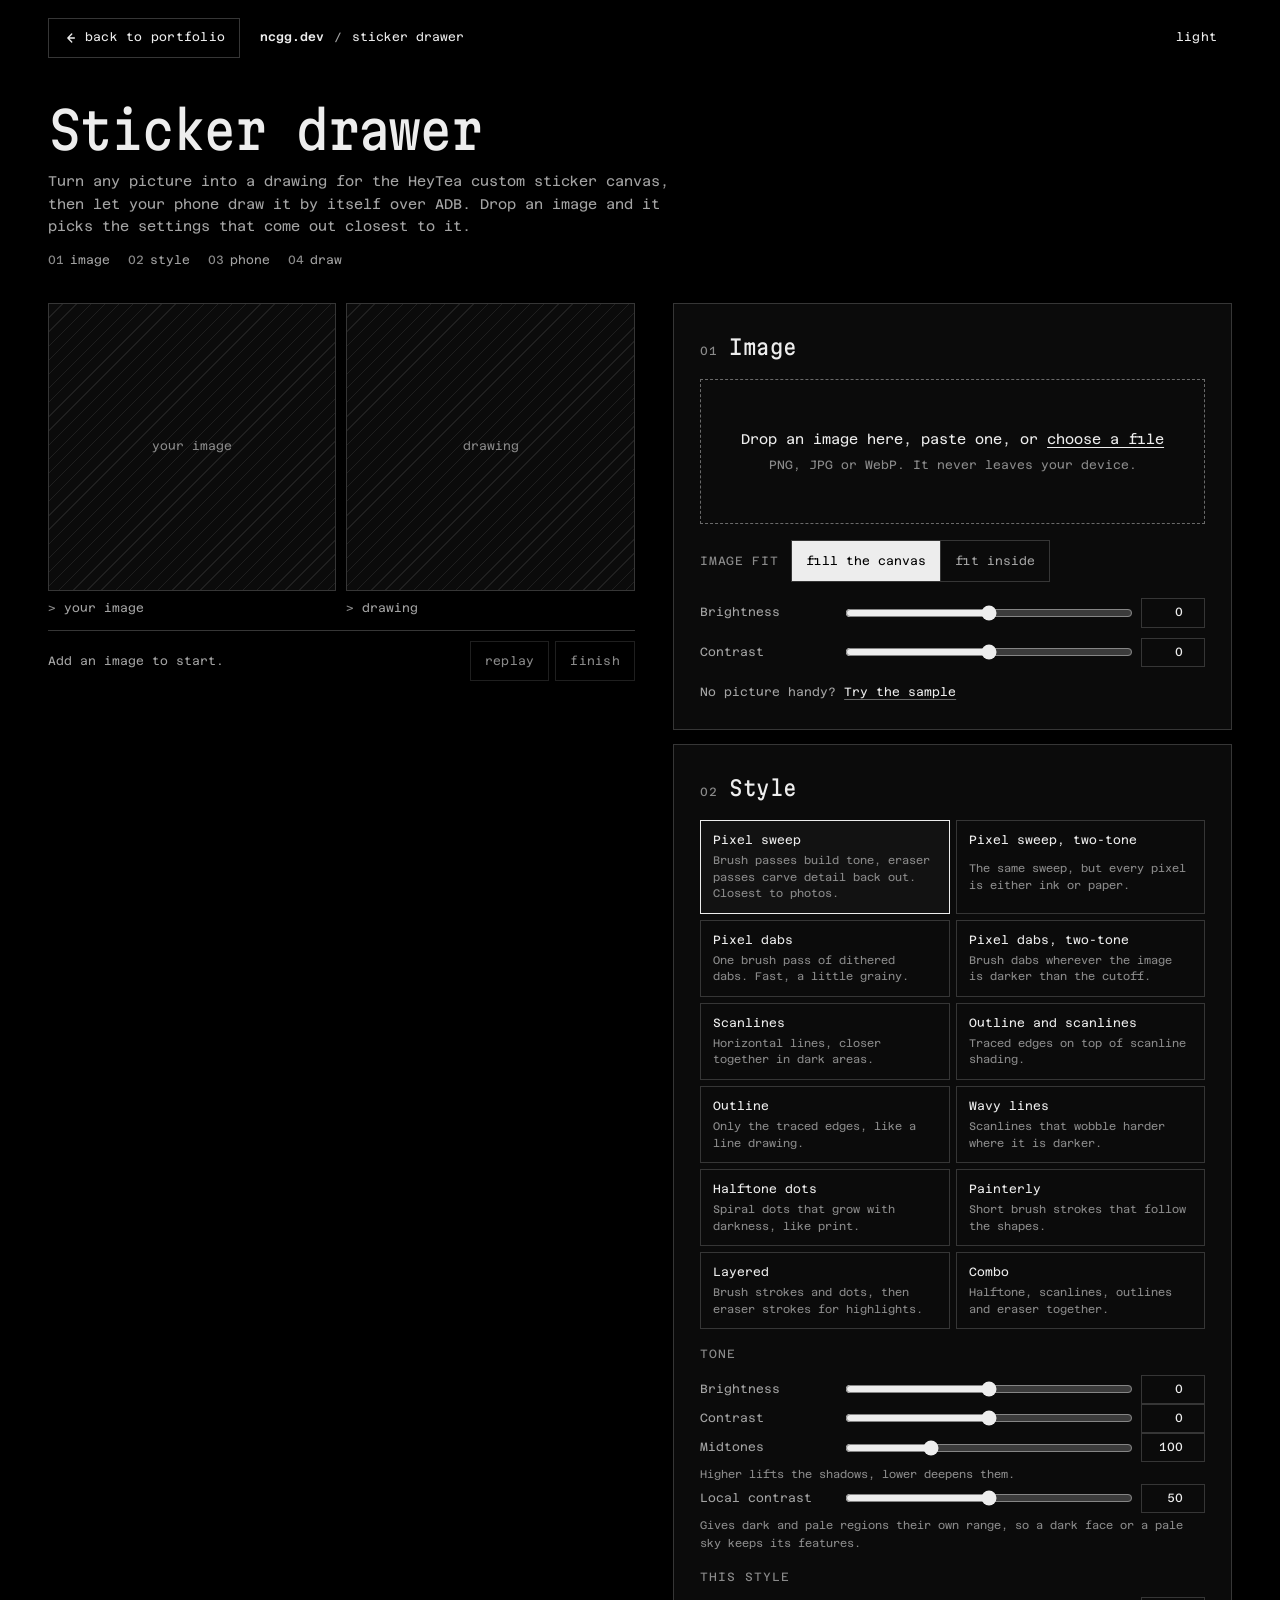
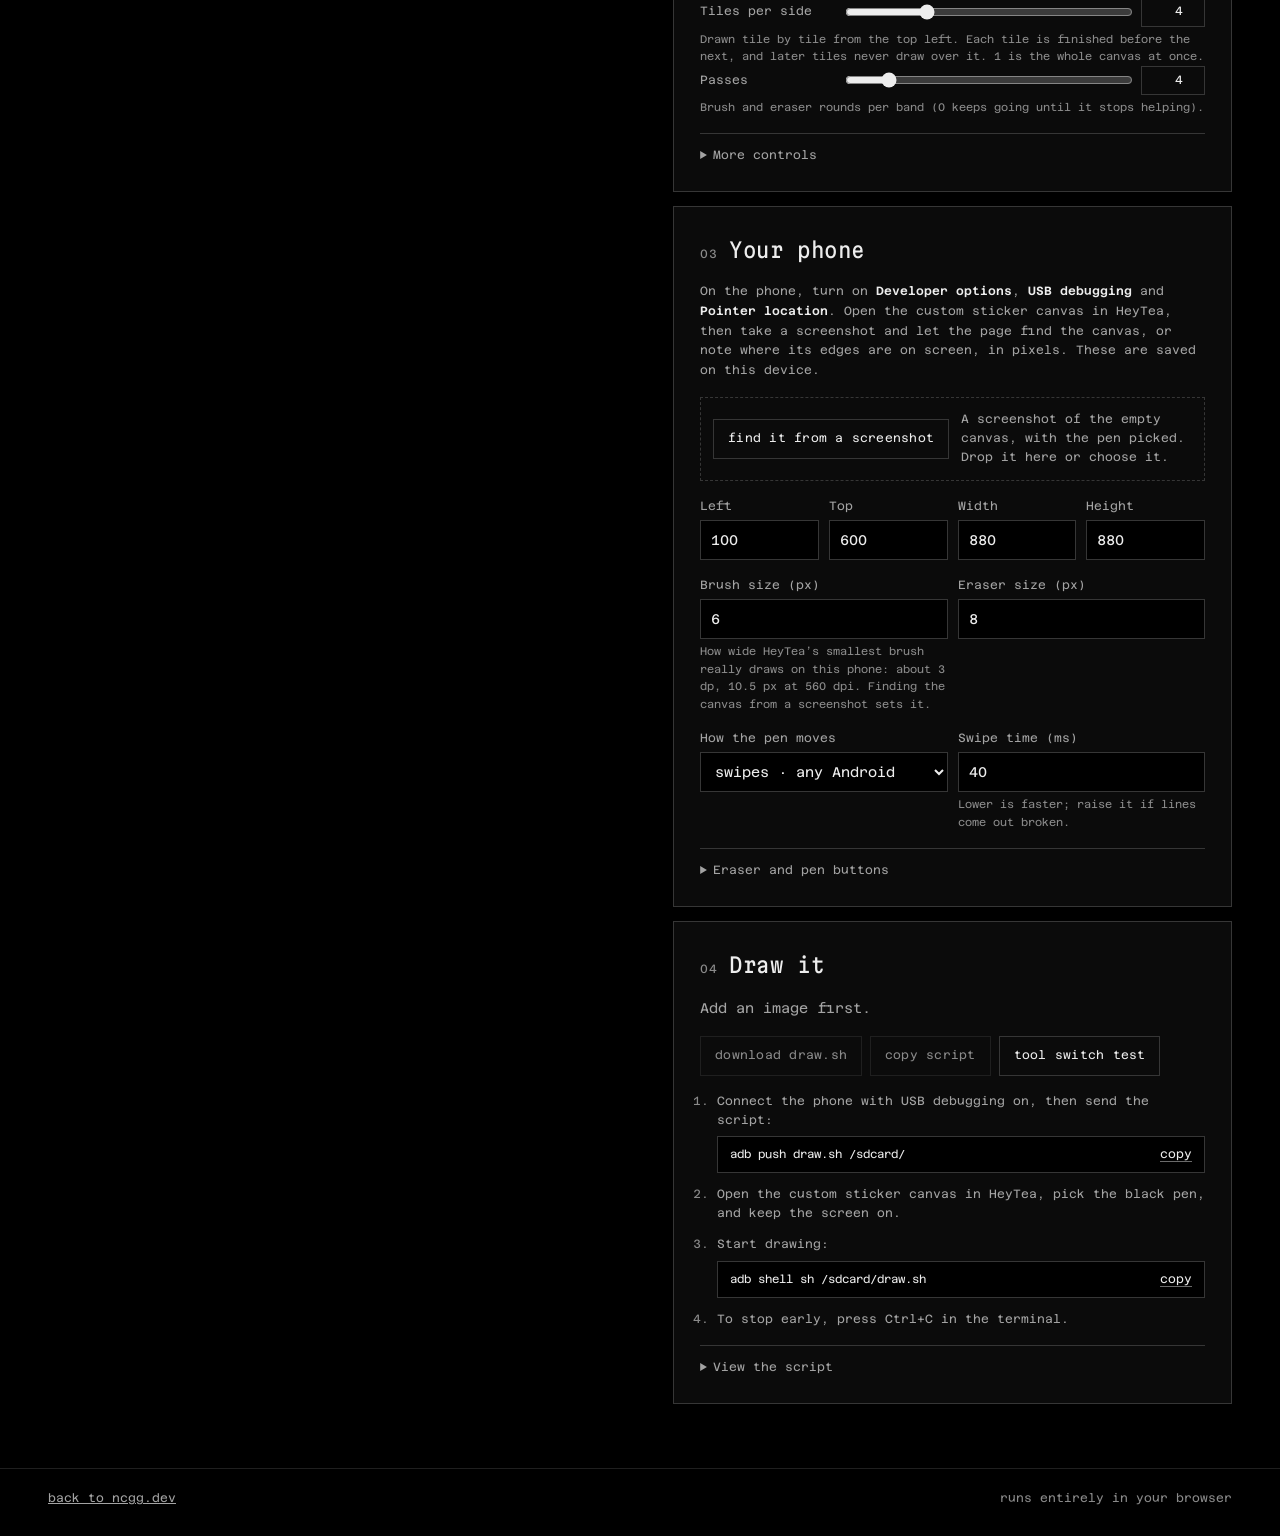
==== sticker/index.html @ e340200b "Plan for the brush width HeyTea really draws: 3 dp, not 6 px A drawing came out heavy and blobby: on" ====
<!doctype html>
<html lang="en">
<head>
  <meta charset="utf-8">
  <meta name="viewport" content="width=device-width, initial-scale=1, viewport-fit=cover">
  <title>Sticker drawer · ncgg.dev</title>
  <meta name="description" content="Turn a picture into a drawing for the HeyTea custom sticker canvas, then let your phone draw it over ADB.">
  <meta name="theme-color" content="#000000">
  <meta name="color-scheme" content="dark light">
  <meta property="og:title" content="Sticker drawer">
  <meta property="og:description" content="Turn a picture into a HeyTea sticker your phone draws by itself.">
  <link rel="icon" href="../favicon.svg" type="image/svg+xml">
  <link rel="preconnect" href="https://fonts.googleapis.com">
  <link rel="preconnect" href="https://fonts.gstatic.com" crossorigin>
  <link rel="stylesheet" href="https://fonts.googleapis.com/css2?family=Azeret+Mono:wght@300..700&family=Martian+Mono:wdth,wght@75..112.5,100..800&display=swap">
  <link rel="stylesheet" href="sticker.css?v=9">
  <script>
    try { if (localStorage.getItem('ncgg:theme') === 'light') document.documentElement.setAttribute('data-theme', 'light'); } catch (e) {}
  </script>
</head>
<body>
  <header class="top">
    <a class="btn top__back" href="../#work">
      <svg viewBox="0 0 16 16" aria-hidden="true"><path d="M10 3.5 5.5 8l4.5 4.5M6 8h7"/></svg><span>back to portfolio</span>
    </a>
    <a class="top__home" href="../">ncgg.dev</a>
    <span class="top__crumb" aria-hidden="true">/</span>
    <span class="top__name">sticker drawer</span>
    <button class="btn btn--ghost top__theme" type="button" data-theme-toggle aria-label="Switch colour theme"><span data-theme-label>light</span></button>
  </header>

  <main class="app">
    <section class="intro">
      <h1>Sticker drawer</h1>
      <p>Turn any picture into a drawing for the HeyTea custom sticker canvas, then let your phone draw it by itself over ADB. Drop an image and it picks the settings that come out closest to it.</p>
      <ol class="crumbs" aria-label="Steps">
        <li><a href="#step-image"><span>01</span>image</a></li>
        <li><a href="#step-style"><span>02</span>style</a></li>
        <li><a href="#step-phone"><span>03</span>phone</a></li>
        <li><a href="#step-draw"><span>04</span>draw</a></li>
      </ol>
    </section>

    <div class="layout">
      <aside class="stage" aria-label="Preview">
        <div class="stage__pair">
          <figure class="view">
            <div class="paper" data-shape>
              <canvas id="src-view" width="880" height="880" role="img" aria-label="Your image, fitted to the sticker canvas"></canvas>
              <div class="paper__empty" data-empty>your image</div>
            </div>
            <figcaption>
              <span id="src-label">your image</span>
              <button class="link" type="button" id="toggle-adjusted" hidden>show adjusted</button>
            </figcaption>
          </figure>
          <figure class="view">
            <div class="paper" data-shape>
              <canvas id="draw-view" width="880" height="880" role="img" aria-label="Preview of the drawing on the sticker canvas"></canvas>
              <span class="pen" id="pen" hidden></span>
              <div class="paper__busy" id="busy" hidden><span class="busy__bar"><i id="busy-bar"></i></span><span id="busy-text">finding the closest settings</span></div>
              <div class="paper__empty" data-empty>drawing</div>
            </div>
            <figcaption><span>drawing</span><span class="match" id="match"></span></figcaption>
          </figure>
        </div>
        <div class="stage__bar">
          <span class="stats" id="stats" aria-live="polite">Add an image to start.</span>
          <span class="stage__btns">
            <button class="btn" type="button" id="replay" disabled>replay</button>
            <button class="btn" type="button" id="finish" disabled>finish</button>
          </span>
        </div>
      </aside>

      <div class="flow">
        <section class="step" id="step-image" aria-labelledby="h-image">
          <h2 id="h-image"><span>01</span>Image</h2>
          <label class="drop" id="drop">
            <input type="file" id="file" accept="image/*">
            <span class="drop__main">Drop an image here, paste one, or <u>choose a file</u></span>
            <span class="drop__sub">PNG, JPG or WebP. It never leaves your device.</span>
          </label>
          <div class="loaded" id="loaded" hidden>
            <span class="loaded__thumb" id="thumb" aria-hidden="true"></span>
            <span class="loaded__name" id="file-name"></span>
            <label class="btn" for="file">change</label>
          </div>
          <div class="fitrow">
            <span class="fitrow__k" id="fit-label">image fit</span>
            <div class="looks" role="group" aria-labelledby="fit-label">
              <button class="look" type="button" data-fit="cover" aria-pressed="true"><span>fill the canvas</span></button>
              <button class="look" type="button" data-fit="contain" aria-pressed="false"><span>fit inside</span></button>
            </div>
          </div>
          <div class="group quicktone" id="quick-tone" role="group" aria-label="Brightness and contrast"></div>
          <p class="hint">No picture handy? <button class="link" type="button" id="sample">Try the sample</button></p>
        </section>

        <section class="step" id="step-style" aria-labelledby="h-style">
          <h2 id="h-style"><span>02</span>Style</h2>
          <div class="auto" id="auto" hidden>
            <p class="auto__line"><span class="auto__k">auto-matched</span> <strong id="auto-style"></strong> <span id="auto-match"></span></p>
            <p class="hint">Pixel sweep was drawn over and over with different cut-offs and tones and compared with your image; these settings came out closest. Change anything below to taste.</p>
            <button class="btn" type="button" id="rematch">match again</button>
          </div>
          <fieldset class="styles">
            <legend class="sr-only">Drawing style</legend>
            <div id="style-list"></div>
          </fieldset>
          <div class="group">
            <h3>Tone</h3>
            <div id="tone"></div>
          </div>
          <div class="group" id="style-group">
            <h3>This style</h3>
            <div id="style-controls"></div>
          </div>
          <details class="more">
            <summary>More controls</summary>
            <div id="more-controls"></div>
          </details>
        </section>

        <section class="step" id="step-phone" aria-labelledby="h-phone">
          <h2 id="h-phone"><span>03</span>Your phone</h2>
          <p class="hint">On the phone, turn on <b>Developer options</b>, <b>USB debugging</b> and <b>Pointer location</b>. Open the custom sticker canvas in HeyTea, then take a screenshot and let the page find the canvas, or note where its edges are on screen, in pixels. These are saved on this device.</p>
          <div class="finder" id="finder">
            <input type="file" id="shot" accept="image/*" hidden>
            <label class="btn" for="shot">find it from a screenshot</label>
            <span class="finder__note" id="shot-note">A screenshot of the empty canvas, with the pen picked. Drop it here or choose it.</span>
            <canvas class="finder__view" id="shot-view" width="1" height="1" hidden aria-label="The screenshot, with the canvas that was found outlined"></canvas>
          </div>
          <div class="fields fields--4" id="canvas-fields"></div>
          <div class="fields fields--2" id="tool-size-fields"></div>
          <div class="fields fields--2" id="method-fields"></div>
          <details class="more" id="tools-more">
            <summary>Eraser and pen buttons <span class="more__note" id="eraser-note"></span></summary>
            <p class="hint">Where the eraser and pen buttons are, so the script can switch tools by itself. Leave them at 0 to switch by hand when the script asks.</p>
            <div class="fields fields--4" id="tool-fields"></div>
            <div class="fields fields--2" id="tool-extra"></div>
          </details>
          <details class="more" id="fast-more" hidden>
            <summary>Fast mode: raw touch device</summary>
            <p class="hint">From <code>adb shell getevent -lp</code>: the touchscreen device and its maximum X and Y.</p>
            <div class="fields fields--3" id="fast-fields"></div>
          </details>
        </section>

        <section class="step" id="step-draw" aria-labelledby="h-draw">
          <h2 id="h-draw"><span>04</span>Draw it</h2>
          <p class="summary" id="summary">Add an image first.</p>
          <p class="warn" id="eraser-warn" hidden>This drawing switches to the eraser, but the eraser and pen buttons aren't set, so the script will stop at every switch and wait for you to tap them. Find them from a screenshot in step 03, or enter them under "Eraser and pen buttons".</p>
          <div class="actions">
            <button class="btn btn--primary" type="button" id="download" disabled>download draw.sh</button>
            <button class="btn" type="button" id="copy" disabled>copy script</button>
            <button class="btn" type="button" id="test">tool switch test</button>
          </div>
          <ol class="howto">
            <li>Connect the phone with USB debugging on, then send the script:
              <div class="cmd"><code>adb push draw.sh /sdcard/</code><button class="link" type="button" data-copy-cmd>copy</button></div></li>
            <li>Open the custom sticker canvas in HeyTea, pick the black pen, and keep the screen on.</li>
            <li>Start drawing:
              <div class="cmd"><code>adb shell sh /sdcard/draw.sh</code><button class="link" type="button" data-copy-cmd>copy</button></div></li>
            <li>To stop early, press Ctrl+C in the terminal.</li>
          </ol>
          <details class="more">
            <summary>View the script</summary>
            <textarea id="script" readonly spellcheck="false" aria-label="Generated script"></textarea>
          </details>
        </section>
      </div>
    </div>
  </main>

  <footer class="foot">
    <a href="../#work">back to ncgg.dev</a>
    <span>runs entirely in your browser</span>
  </footer>

  <script src="engine.js?v=39"></script>
  <script src="app.js?v=21"></script>
</body>
</html>
---- sticker/sticker.css ----
/* Sticker drawer: a tool page on ncgg.dev. Same tokens and type as the portfolio. */

/* look switch inside the auto-match banner */
.looks { display: inline-flex; border: 1px solid var(--line-2); }
.look {
  display: inline-flex; align-items: center; gap: 10px; min-height: 40px; padding: 0 14px;
  border: 0; background: transparent; color: var(--fg-2); font: inherit; font-size: 0.75rem; cursor: pointer;
}
.look + .look { border-left: 1px solid var(--line-2); }
.look i { font-style: normal; color: var(--fg-3); font-variant-numeric: tabular-nums; }
.look[aria-pressed="true"] { background: var(--fg); color: var(--bg); }
.look[aria-pressed="true"] i { color: var(--bg); opacity: 0.7; }
.look:hover:not([aria-pressed="true"]) { color: var(--fg); }
.look[hidden] { display: none; }
.fitrow { display: flex; align-items: center; gap: 12px; flex-wrap: wrap; }
.quicktone { gap: 6px; }
.finder { display: grid; grid-template-columns: auto minmax(0, 1fr); align-items: center; gap: 8px 12px; padding: 12px; border: 1px dashed var(--line-2); }
.finder.is-over { border-color: var(--fg); }
.finder__note { font-size: var(--step--1); color: var(--fg-2); }
.finder__view { grid-column: 1 / -1; justify-self: start; max-height: 320px; max-width: 100%; width: auto; height: auto; }
.finder__view[hidden] { display: none; }
.warn { padding: 10px 12px; border-left: 2px solid #ff2d55; color: var(--fg); font-size: var(--step--1); line-height: 1.6; }
.warn[hidden] { display: none; }
.fitrow__k { font-size: 0.75rem; color: var(--fg-3); letter-spacing: 0.06em; text-transform: uppercase; }
:root {
  --bg: #000; --bg-rgb: 0 0 0;
  --panel: #0b0b0b; --panel-2: #121212;
  --fg: #ededed; --fg-2: #a3a3a3; --fg-3: #8a8a8a;
  --line: #1f1f1f; --line-2: #363636; --line-3: #6a6a6a;
  --accent: rgb(170 140 255); --accent-ink: #000;
  --mono: "Azeret Mono", ui-monospace, "SFMono-Regular", Menlo, Consolas, monospace;
  --display: "Martian Mono", "Azeret Mono", ui-monospace, monospace;
  --gut: clamp(16px, 4vw, 48px);
  --ease: cubic-bezier(0.16, 1, 0.3, 1);
  --step--1: 0.75rem; --step-0: 0.875rem; --step-1: clamp(1.05rem, 0.9rem + 0.6vw, 1.3rem);
  --step-3: clamp(1.9rem, 1.2rem + 2.6vw, 3.2rem);
  color-scheme: dark;
}
:root[data-theme="light"] {
  --bg: #f2f2f2; --bg-rgb: 242 242 242;
  --panel: #fbfbfb; --panel-2: #ffffff;
  --fg: #121212; --fg-2: #4a4a4a; --fg-3: #616161;
  --line: #dddddd; --line-2: #bcbcbc; --line-3: #7a7a7a;
  --accent: rgb(107 79 216); --accent-ink: #fff;
  color-scheme: light;
}

*, *::before, *::after { box-sizing: border-box; }
html { background: var(--bg); -webkit-text-size-adjust: 100%; scroll-padding-top: 24px; }
@media (prefers-reduced-motion: no-preference) { html { scroll-behavior: smooth; } }
body {
  margin: 0; background: var(--bg); color: var(--fg);
  font-family: var(--mono); font-size: var(--step-0); line-height: 1.6;
  -webkit-font-smoothing: antialiased;
}
::selection { background: var(--fg); color: var(--bg); }
h1, h2, h3, p, ol, figure, fieldset { margin: 0; padding: 0; }
fieldset { border: 0; min-width: 0; }
button, input, select, textarea { font: inherit; color: inherit; }
a { color: inherit; }
:focus-visible { outline: 1px solid var(--fg); outline-offset: 3px; }
.sr-only { position: absolute; width: 1px; height: 1px; overflow: hidden; clip: rect(0 0 0 0); white-space: nowrap; }
code { font-family: var(--mono); font-size: 0.95em; }

/* ---------- top bar ---------- */
.top {
  display: flex; align-items: center; gap: 10px;
  padding: 18px var(--gut); font-size: var(--step--1); color: var(--fg-2);
}
.top__back { margin-right: 10px; text-decoration: none; white-space: nowrap; }
.top__back svg { width: 14px; height: 14px; fill: none; stroke: currentColor; stroke-width: 1.5; stroke-linecap: round; stroke-linejoin: round; }
@media (max-width: 520px) {
  /* on phones the button already says where it goes */
  .top__home, .top__crumb, .top__name { display: none; }
}
.top__home { color: var(--fg); text-decoration: none; font-weight: 600; }
.top__home:hover { text-decoration: underline; text-underline-offset: 4px; }
.top__name { color: var(--fg); }
.top__theme { margin-left: auto; }

/* ---------- buttons ---------- */
.btn {
  display: inline-flex; align-items: center; justify-content: center; gap: 8px;
  min-height: 40px; padding: 0 14px; border: 1px solid var(--line-2); border-radius: 0;
  background: transparent; color: var(--fg); font-size: var(--step--1); letter-spacing: 0.02em;
  cursor: pointer; transition: background 0.2s var(--ease), color 0.2s var(--ease), border-color 0.2s var(--ease);
}
.btn:hover:not(:disabled) { background: var(--fg); color: var(--bg); border-color: var(--fg); }
.btn:disabled { color: var(--fg-3); border-color: var(--line); cursor: not-allowed; }
.btn--primary { background: var(--fg); color: var(--bg); border-color: var(--fg); }
.btn--primary:hover:not(:disabled) { background: transparent; color: var(--fg); }
.btn--primary:disabled { background: transparent; }
.btn--ghost { border-color: transparent; }
.btn--ghost:hover:not(:disabled) { border-color: var(--fg); }
.link {
  padding: 0; border: 0; background: none; color: var(--fg); cursor: pointer;
  text-decoration: underline; text-underline-offset: 3px; text-decoration-color: var(--line-3);
}
.link:hover { text-decoration-color: var(--fg); }

/* ---------- intro ---------- */
.app { padding: 0 var(--gut) 64px; max-width: 1360px; margin: 0 auto; }
.intro { display: grid; gap: 14px; padding: 28px 0 32px; max-width: 70ch; }
.intro h1 {
  font-family: var(--display); font-weight: 400; font-variation-settings: "wdth" 87.5;
  font-size: var(--step-3); line-height: 1.02; letter-spacing: -0.04em;
}
.intro p { color: var(--fg-2); }
.crumbs { display: flex; flex-wrap: wrap; gap: 6px 18px; list-style: none; font-size: var(--step--1); }
.crumbs a { color: var(--fg-2); text-decoration: none; }
.crumbs a:hover { color: var(--fg); }
.crumbs span { color: var(--fg-3); margin-right: 6px; }

/* ---------- layout ---------- */
.layout { display: grid; grid-template-columns: minmax(0, 1.05fr) minmax(0, 1fr); gap: clamp(20px, 3vw, 44px); align-items: start; }
.stage { position: sticky; top: 16px; display: grid; gap: 12px; }
.flow { display: grid; gap: 14px; }
@media (max-width: 900px) {
  .layout { grid-template-columns: minmax(0, 1fr); }
  .stage { position: static; }
}

/* ---------- preview ---------- */
.stage__pair { display: grid; grid-template-columns: repeat(2, minmax(0, 1fr)); gap: 10px; }
.view { display: grid; gap: 8px; }
.paper {
  position: relative; aspect-ratio: 1; overflow: hidden;
  background: #fff; border: 1px solid var(--line-2);
}
.paper.is-circle { border-radius: 50%; }
.paper canvas { display: block; width: 100%; height: 100%; }
.paper__empty {
  position: absolute; inset: 0; display: grid; place-items: center;
  background: var(--panel); color: var(--fg-3); font-size: var(--step--1);
  background-image: repeating-linear-gradient(135deg, transparent 0 9px, var(--line) 9px 10px);
}
.paper__empty[hidden] { display: none; }
.view figcaption { display: flex; justify-content: space-between; gap: 10px; font-size: var(--step--1); color: var(--fg-2); }
.view figcaption > span:first-child::before { content: "> "; color: var(--fg-3); }
.match { color: var(--accent); font-variant-numeric: tabular-nums; }
.pen {
  position: absolute; width: 14px; height: 14px; margin: -7px 0 0 -7px; border-radius: 50%; pointer-events: none;
  border: 1.5px solid rgb(130 90 240); background: rgb(158 115 255 / 0.3); box-shadow: 0 0 0 3px rgb(255 255 255 / 0.75);
}
.pen.is-eraser { border-style: dashed; background: rgb(255 255 255 / 0.7); }
.paper__busy {
  position: absolute; inset: auto 10px 10px; display: grid; gap: 6px; padding: 10px 12px;
  background: rgb(0 0 0 / 0.78); color: #ededed; font-size: var(--step--1);
  backdrop-filter: blur(6px); -webkit-backdrop-filter: blur(6px);
}
.paper__busy[hidden] { display: none; }
.busy__bar { display: block; height: 2px; background: rgb(255 255 255 / 0.2); }
.busy__bar i { display: block; height: 100%; width: 0; background: rgb(170 140 255); transition: width 0.25s linear; }
.stage__bar {
  display: flex; align-items: center; justify-content: space-between; gap: 10px; flex-wrap: wrap;
  padding-top: 10px; border-top: 1px solid var(--line-2); font-size: var(--step--1); color: var(--fg-2);
  font-variant-numeric: tabular-nums;
}
.stage__btns { display: inline-flex; gap: 6px; }

/* ---------- steps ---------- */
.step {
  display: grid; gap: 16px; padding: clamp(18px, 2.4vw, 26px);
  background: var(--panel); border: 1px solid var(--line-2);
}
.step h2 {
  display: flex; align-items: baseline; gap: 12px;
  font-family: var(--display); font-weight: 400; font-variation-settings: "wdth" 87.5;
  font-size: var(--step-1); letter-spacing: -0.02em;
}
.step h2 span { font-family: var(--mono); font-size: var(--step--1); color: var(--fg-3); letter-spacing: 0.04em; }
.step h3 { font-size: var(--step--1); font-weight: 400; color: var(--fg-3); letter-spacing: 0.08em; text-transform: uppercase; }
.hint { color: var(--fg-2); font-size: var(--step--1); line-height: 1.65; }
.hint b { color: var(--fg); font-weight: 600; }
.group { display: grid; gap: 10px; }
.group[hidden] { display: none; }

/* image */
.drop {
  display: grid; gap: 6px; justify-items: center; text-align: center;
  padding: clamp(28px, 5vw, 48px) 16px; border: 1px dashed var(--line-3); cursor: pointer;
  transition: border-color 0.2s var(--ease), background 0.2s var(--ease);
}
.drop:hover, .drop.is-over { border-color: var(--fg); background: var(--panel-2); }
.drop:focus-within { outline: 1px solid var(--fg); outline-offset: 3px; }
.drop input { position: absolute; width: 1px; height: 1px; opacity: 0; }
.drop[hidden] { display: none; }
.drop__main u { text-underline-offset: 3px; }
.drop__sub { color: var(--fg-3); font-size: var(--step--1); }
.loaded { display: grid; grid-template-columns: 56px minmax(0, 1fr) auto; align-items: center; gap: 12px; }
.loaded[hidden] { display: none; }
.loaded__thumb { width: 56px; height: 56px; border: 1px solid var(--line-2); background: #fff center / contain no-repeat; }
.loaded__name { overflow: hidden; text-overflow: ellipsis; white-space: nowrap; color: var(--fg-2); font-size: var(--step--1); }

/* auto-match banner */
.auto { display: grid; gap: 8px; justify-items: start; padding: 14px; border: 1px solid var(--accent); }
.auto[hidden] { display: none; }
.auto__k { color: var(--fg-3); font-size: var(--step--1); letter-spacing: 0.06em; text-transform: uppercase; margin-right: 6px; }
.auto strong { font-weight: 600; }
#auto-match { color: var(--accent); margin-left: 6px; }

/* style list */
.styles > div { display: grid; grid-template-columns: repeat(2, minmax(0, 1fr)); gap: 6px; }
@media (max-width: 520px) { .styles > div { grid-template-columns: minmax(0, 1fr); } }
.style {
  position: relative; display: grid; gap: 3px; padding: 10px 12px; border: 1px solid var(--line-2); cursor: pointer;
  transition: border-color 0.2s var(--ease), background 0.2s var(--ease);
}
.style:hover { border-color: var(--line-3); }
.style input { position: absolute; opacity: 0; pointer-events: none; }
.style:has(input:checked) { border-color: var(--fg); background: var(--panel-2); }
.style:has(input:focus-visible) { outline: 1px solid var(--fg); outline-offset: 2px; }
.style__name { display: flex; justify-content: space-between; gap: 8px; font-size: var(--step--1); color: var(--fg); }
.style__name i { font-style: normal; color: var(--fg-3); font-variant-numeric: tabular-nums; }
.style__name i.is-best { color: var(--accent); }
.style__blurb { font-size: 0.6875rem; line-height: 1.5; color: var(--fg-3); }

/* sliders */
.ctl { display: grid; grid-template-columns: minmax(96px, 9.5em) minmax(0, 1fr) 4.6em; align-items: center; gap: 10px; }
.ctl[hidden], .chk[hidden], .field[hidden] { display: none; }
.ctl label { font-size: var(--step--1); color: var(--fg-2); }
.ctl output, .ctl .num {
  width: 100%; padding: 4px 6px; border: 1px solid var(--line-2); background: transparent; color: var(--fg);
  font-size: var(--step--1); text-align: right; font-variant-numeric: tabular-nums; border-radius: 0;
}
input[type="range"] { width: 100%; accent-color: var(--fg); background: transparent; }
.chk { display: flex; align-items: flex-start; gap: 10px; font-size: var(--step--1); color: var(--fg-2); cursor: pointer; }
.chk input { margin: 3px 0 0; accent-color: var(--fg); }
.ctl__hint { grid-column: 1 / -1; margin-top: -6px; font-size: 0.6875rem; color: var(--fg-3); }
.more { border-top: 1px solid var(--line-2); padding-top: 12px; }
.more summary { cursor: pointer; font-size: var(--step--1); color: var(--fg-2); }
.more summary:hover { color: var(--fg); }
.more[open] summary { margin-bottom: 12px; }
.more > div, .more { display: grid; gap: 10px; }
.more__note { color: var(--accent); margin-left: 6px; }
.more[hidden] { display: none; }

/* phone fields */
.fields { display: grid; gap: 10px; }
.fields--2 { grid-template-columns: repeat(2, minmax(0, 1fr)); }
.fields--3 { grid-template-columns: repeat(3, minmax(0, 1fr)); }
.fields--4 { grid-template-columns: repeat(4, minmax(0, 1fr)); }
@media (max-width: 520px) {
  .fields--4 { grid-template-columns: repeat(2, minmax(0, 1fr)); }
  .fields--3 { grid-template-columns: minmax(0, 1fr); }
}
.field { display: grid; gap: 4px; align-content: start; font-size: var(--step--1); color: var(--fg-2); }
.field input, .field select {
  width: 100%; min-height: 40px; padding: 6px 10px; border: 1px solid var(--line-2); border-radius: 0;
  background: var(--bg); color: var(--fg); font-size: var(--step-0); font-variant-numeric: tabular-nums;
}
.field input:focus, .field select:focus { border-color: var(--fg); outline: none; }
.field small { font-size: 0.6875rem; color: var(--fg-3); }
.field--wide { grid-column: 1 / -1; }

/* draw */
.summary { color: var(--fg-2); font-variant-numeric: tabular-nums; }
.summary b { color: var(--fg); font-weight: 600; }
.actions { display: flex; flex-wrap: wrap; gap: 8px; }
.howto { display: grid; gap: 12px; padding-left: 1.4em; color: var(--fg-2); font-size: var(--step--1); }
.howto li::marker { color: var(--fg-3); }
.cmd {
  display: flex; justify-content: space-between; align-items: center; gap: 10px; margin-top: 6px;
  padding: 8px 12px; background: var(--bg); border: 1px solid var(--line-2); color: var(--fg); overflow-x: auto;
}
.cmd code { white-space: nowrap; }
textarea {
  width: 100%; height: 220px; padding: 10px; border: 1px solid var(--line-2); border-radius: 0;
  background: var(--bg); color: var(--fg-2); font: 0.6875rem/1.5 var(--mono); resize: vertical;
}

.foot {
  display: flex; justify-content: space-between; gap: 12px; flex-wrap: wrap;
  padding: 20px var(--gut) 28px; border-top: 1px solid var(--line); font-size: var(--step--1); color: var(--fg-3);
}
.foot a { color: var(--fg-2); }

.toast {
  position: fixed; left: 50%; bottom: 24px; transform: translate(-50%, 8px); opacity: 0;
  padding: 10px 16px; background: var(--fg); color: var(--bg); font-size: var(--step--1); pointer-events: none;
  transition: opacity 0.25s var(--ease), transform 0.25s var(--ease); z-index: 10;
}
.toast.is-on { opacity: 1; transform: translate(-50%, 0); }
@media (prefers-reduced-motion: reduce) {
  *, *::before, *::after { transition-duration: 0.01ms !important; animation-duration: 0.01ms !important; }
}
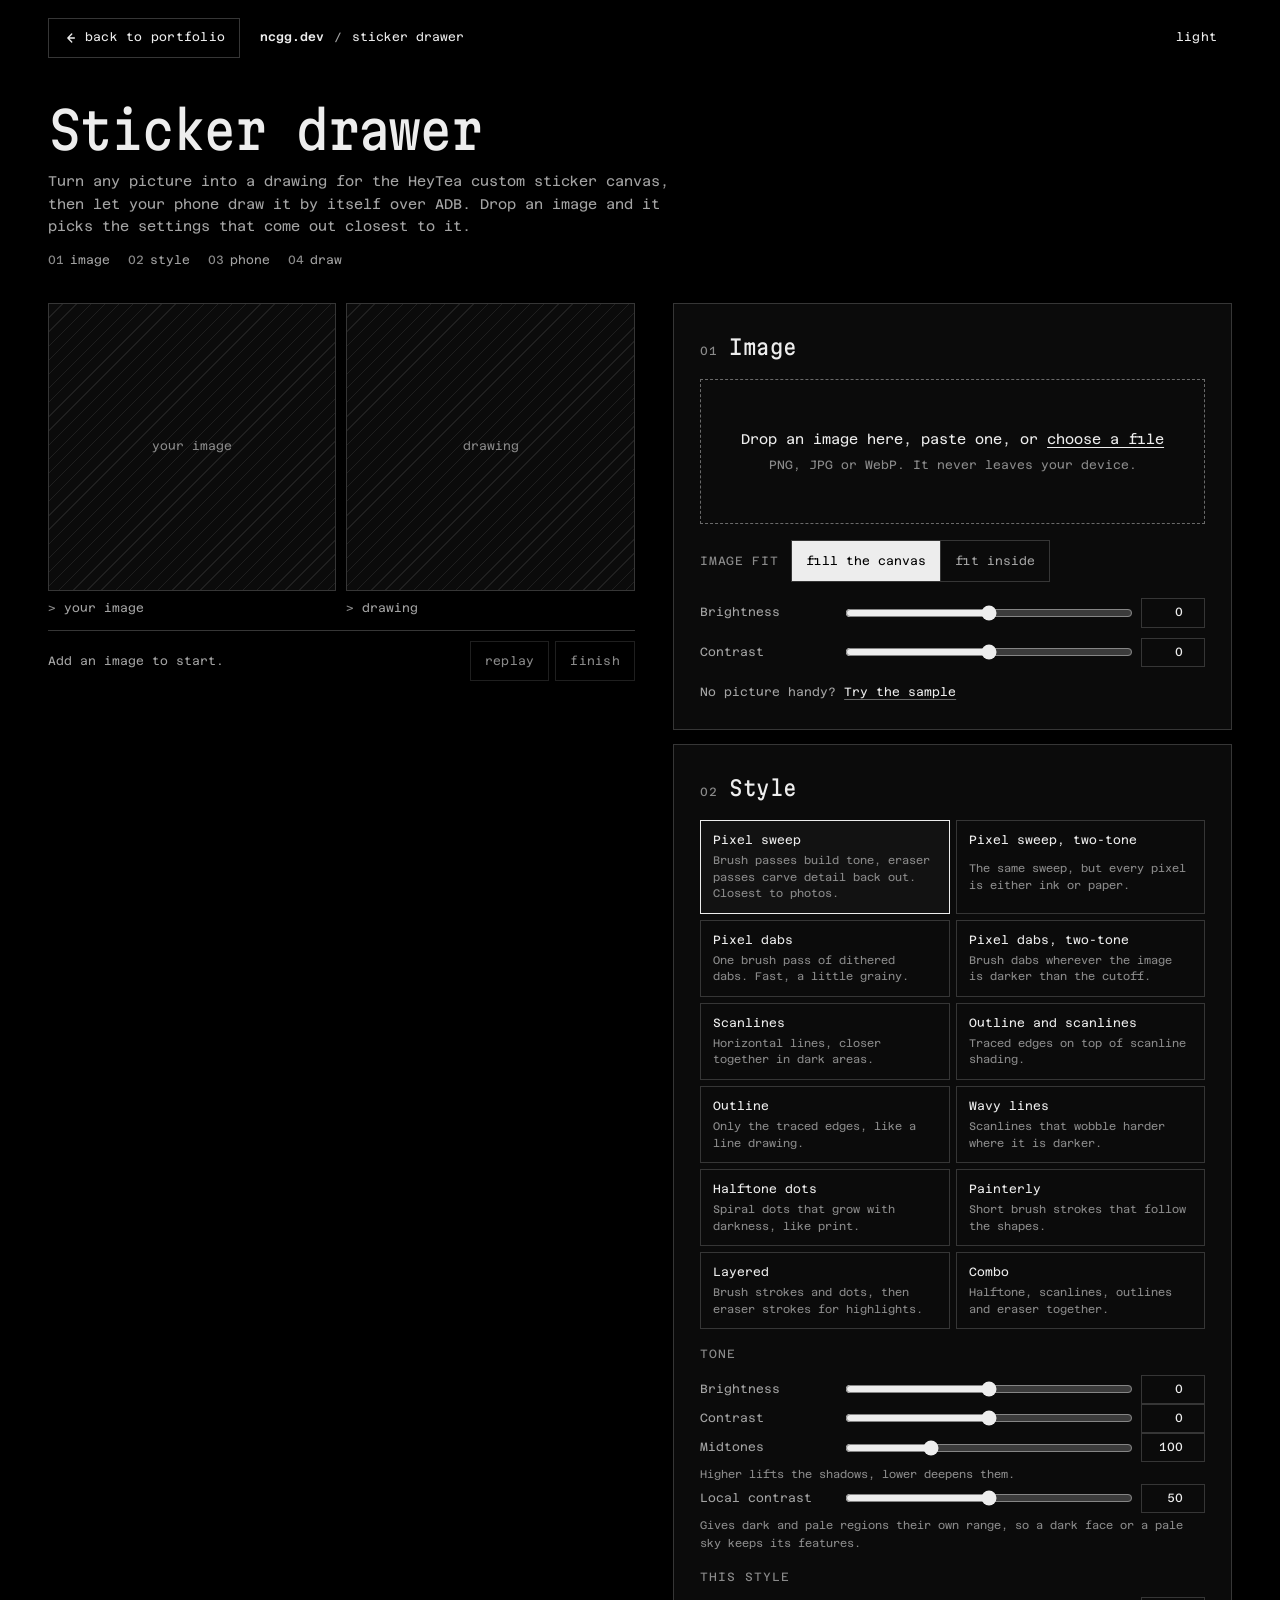
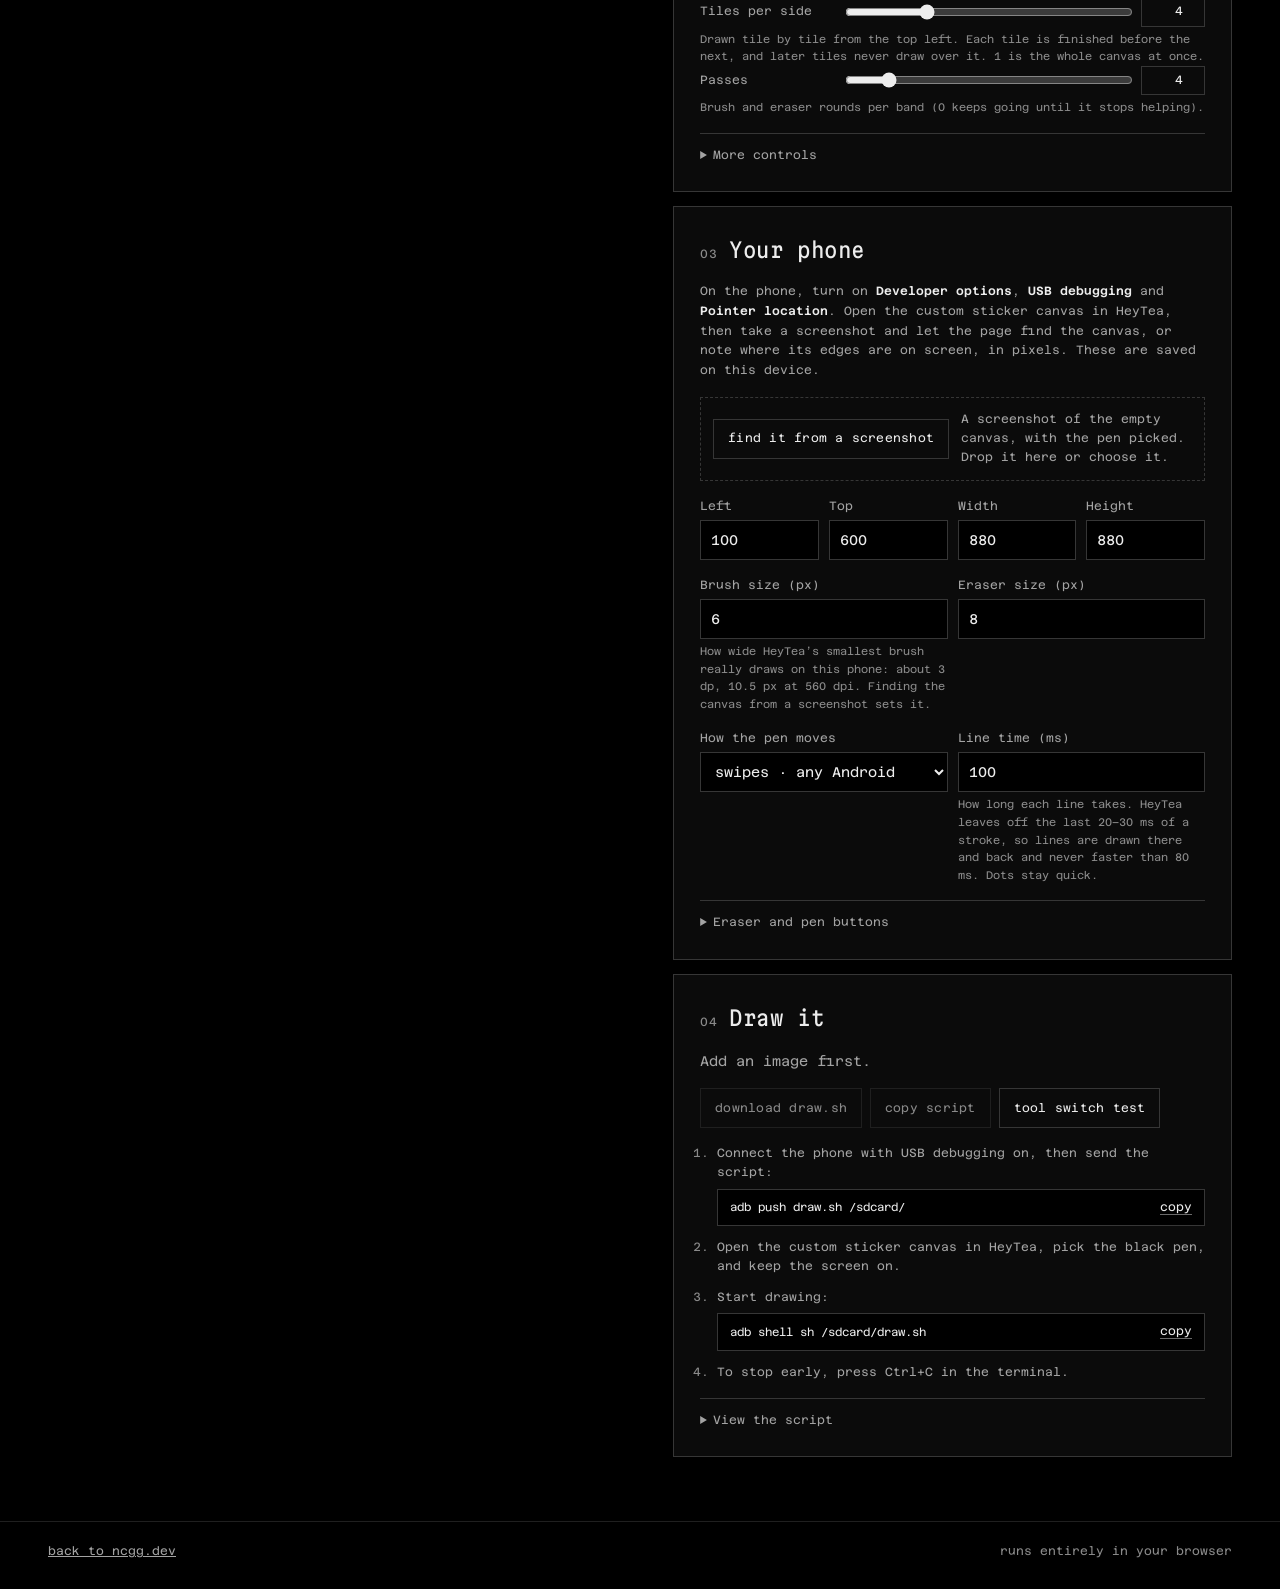
==== commit 2a0724de: "Keep touches inside the canvas; lines at 100 ms, there and back Measured on the phone, two things br" ====
--- a/sticker/index.html
+++ b/sticker/index.html
@@ -178,7 +178,7 @@
     <span>runs entirely in your browser</span>
   </footer>
 
-  <script src="engine.js?v=39"></script>
-  <script src="app.js?v=21"></script>
+  <script src="engine.js?v=41"></script>
+  <script src="app.js?v=22"></script>
 </body>
 </html>
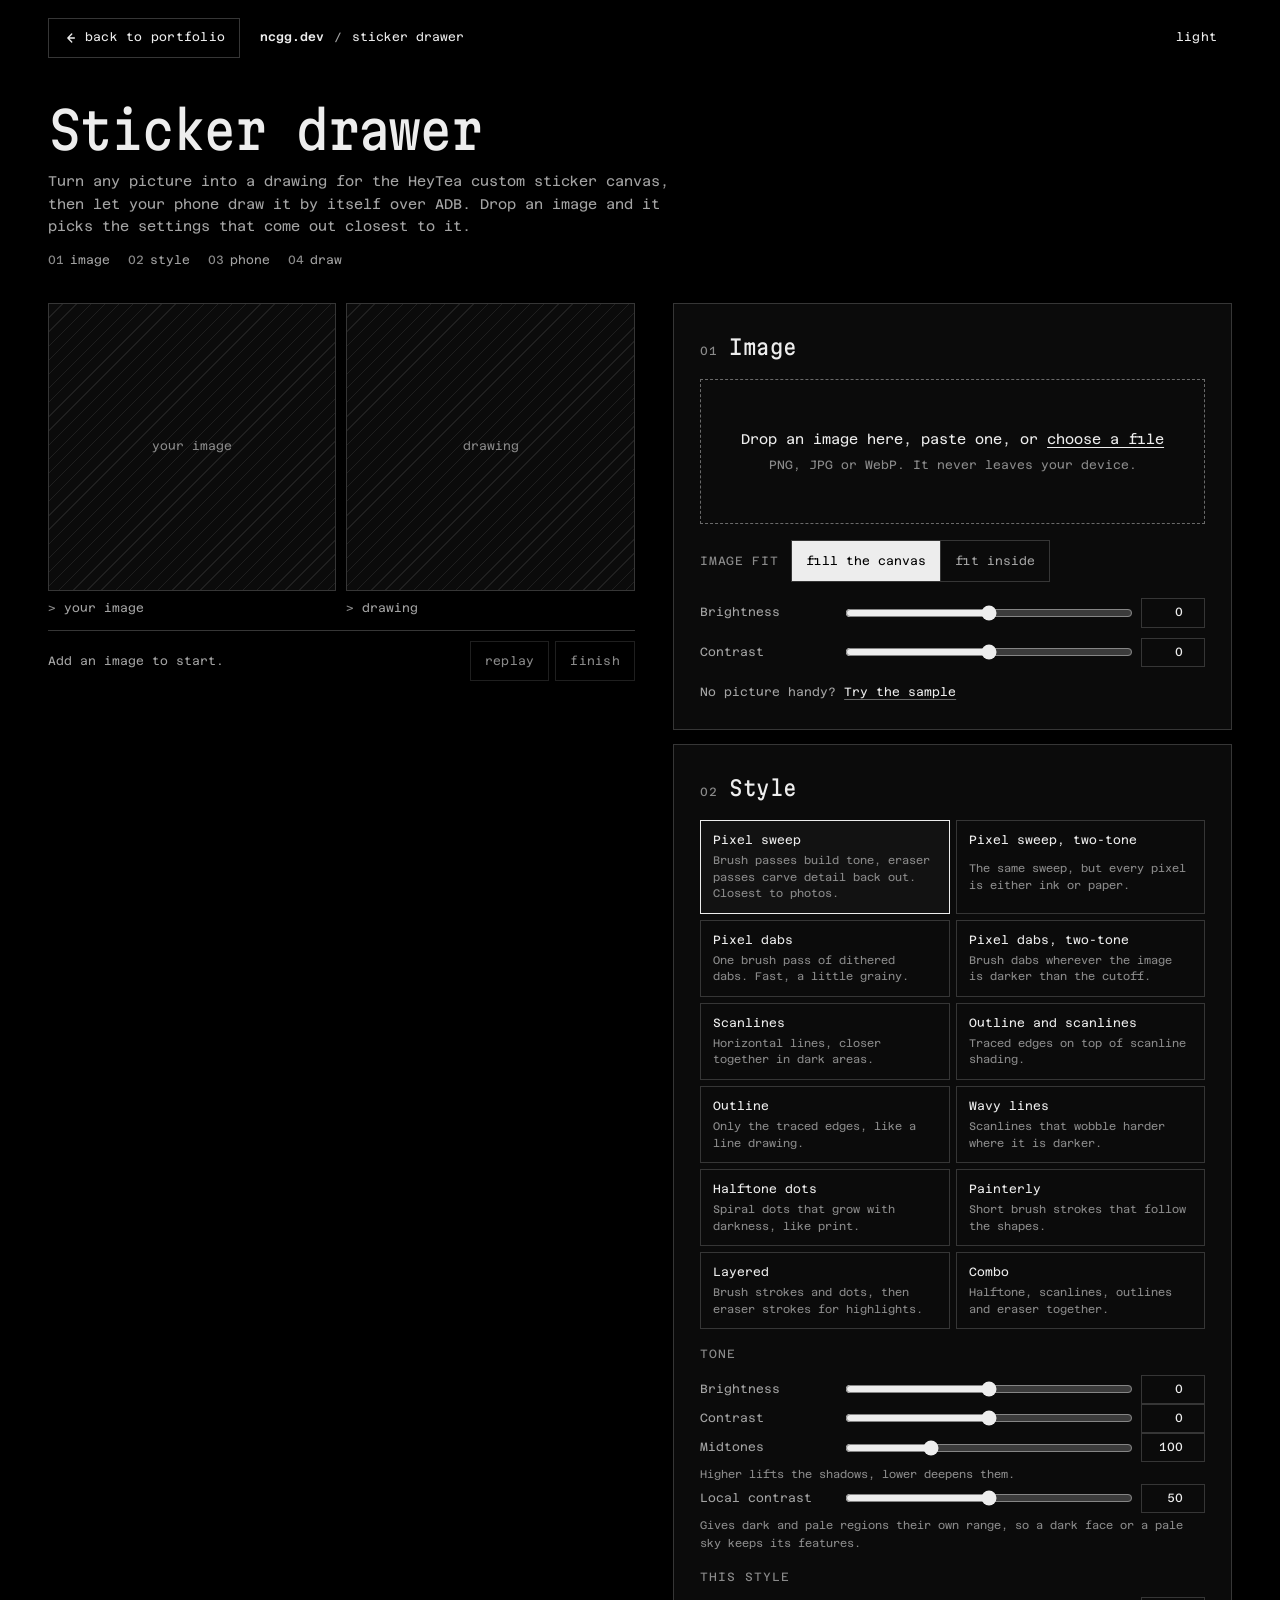
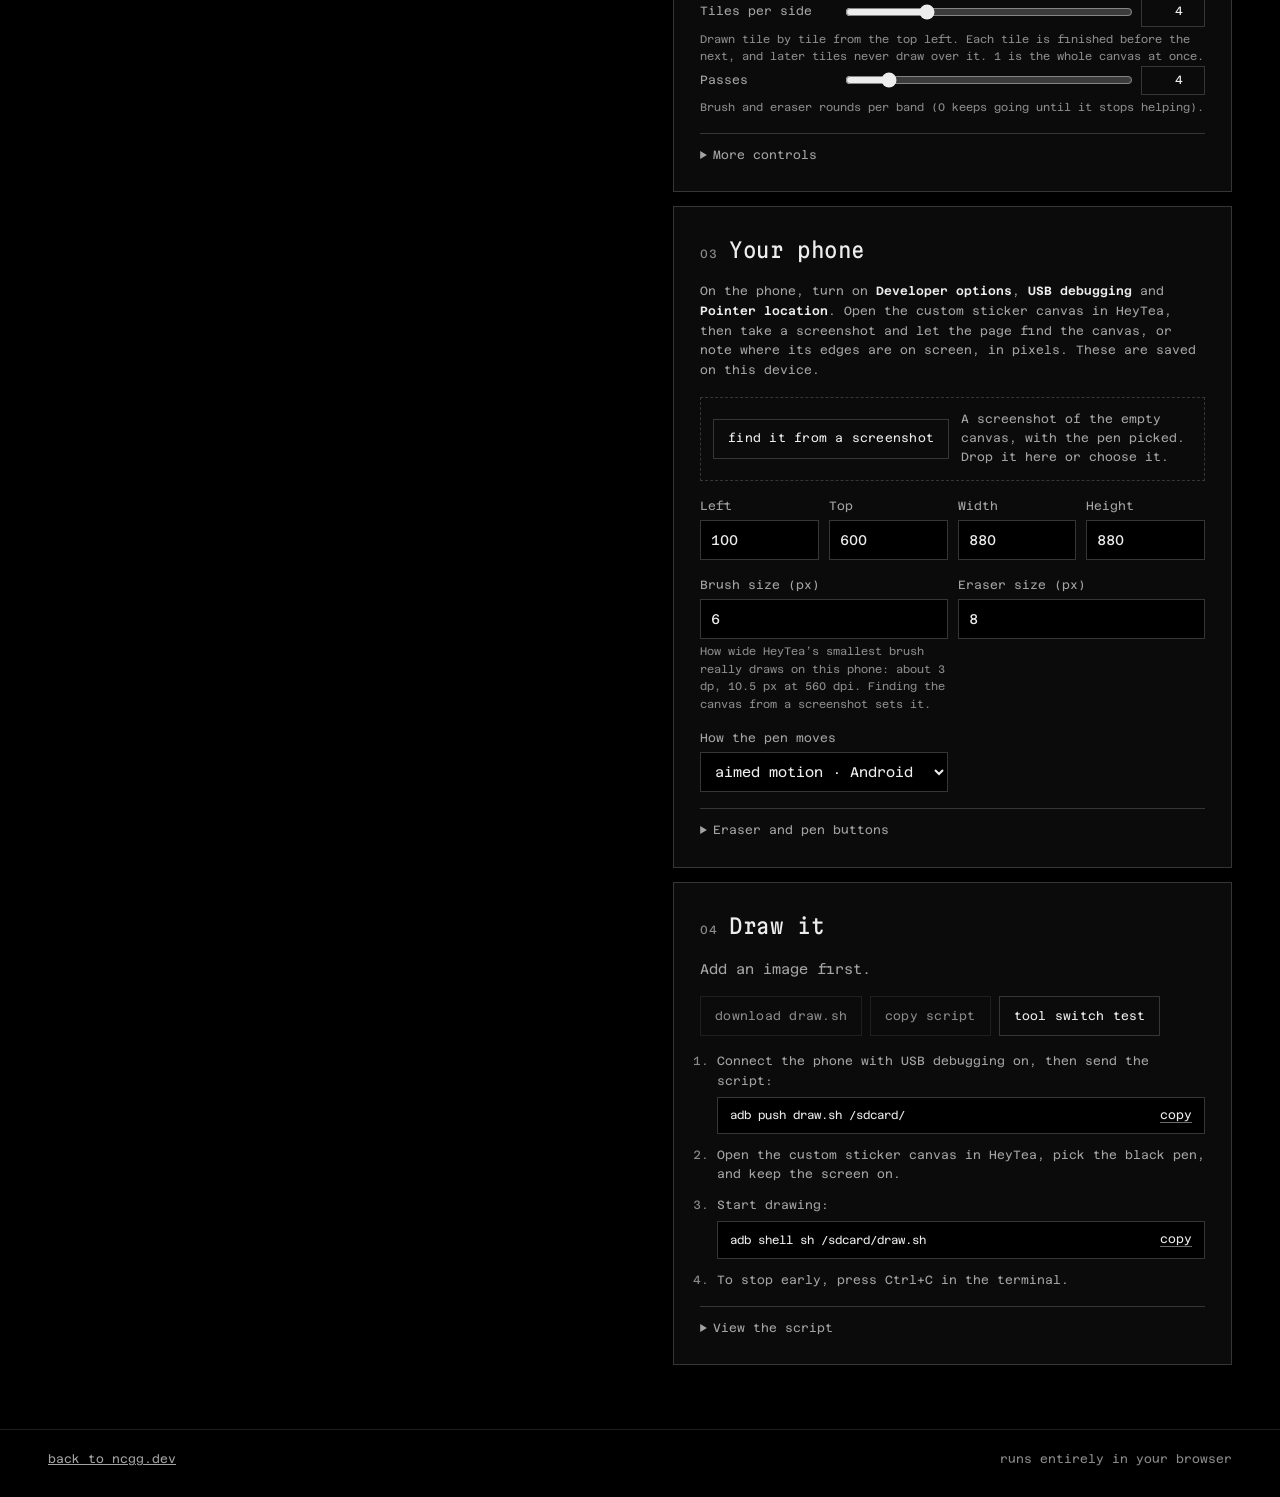
==== commit 1c522f34: "Draw lines as aimed motion events: HeyTea moves the pen halfway per event Long drawings got worse as" ====
--- a/sticker/index.html
+++ b/sticker/index.html
@@ -178,7 +178,7 @@
     <span>runs entirely in your browser</span>
   </footer>
 
-  <script src="engine.js?v=41"></script>
-  <script src="app.js?v=22"></script>
+  <script src="engine.js?v=42"></script>
+  <script src="app.js?v=23"></script>
 </body>
 </html>
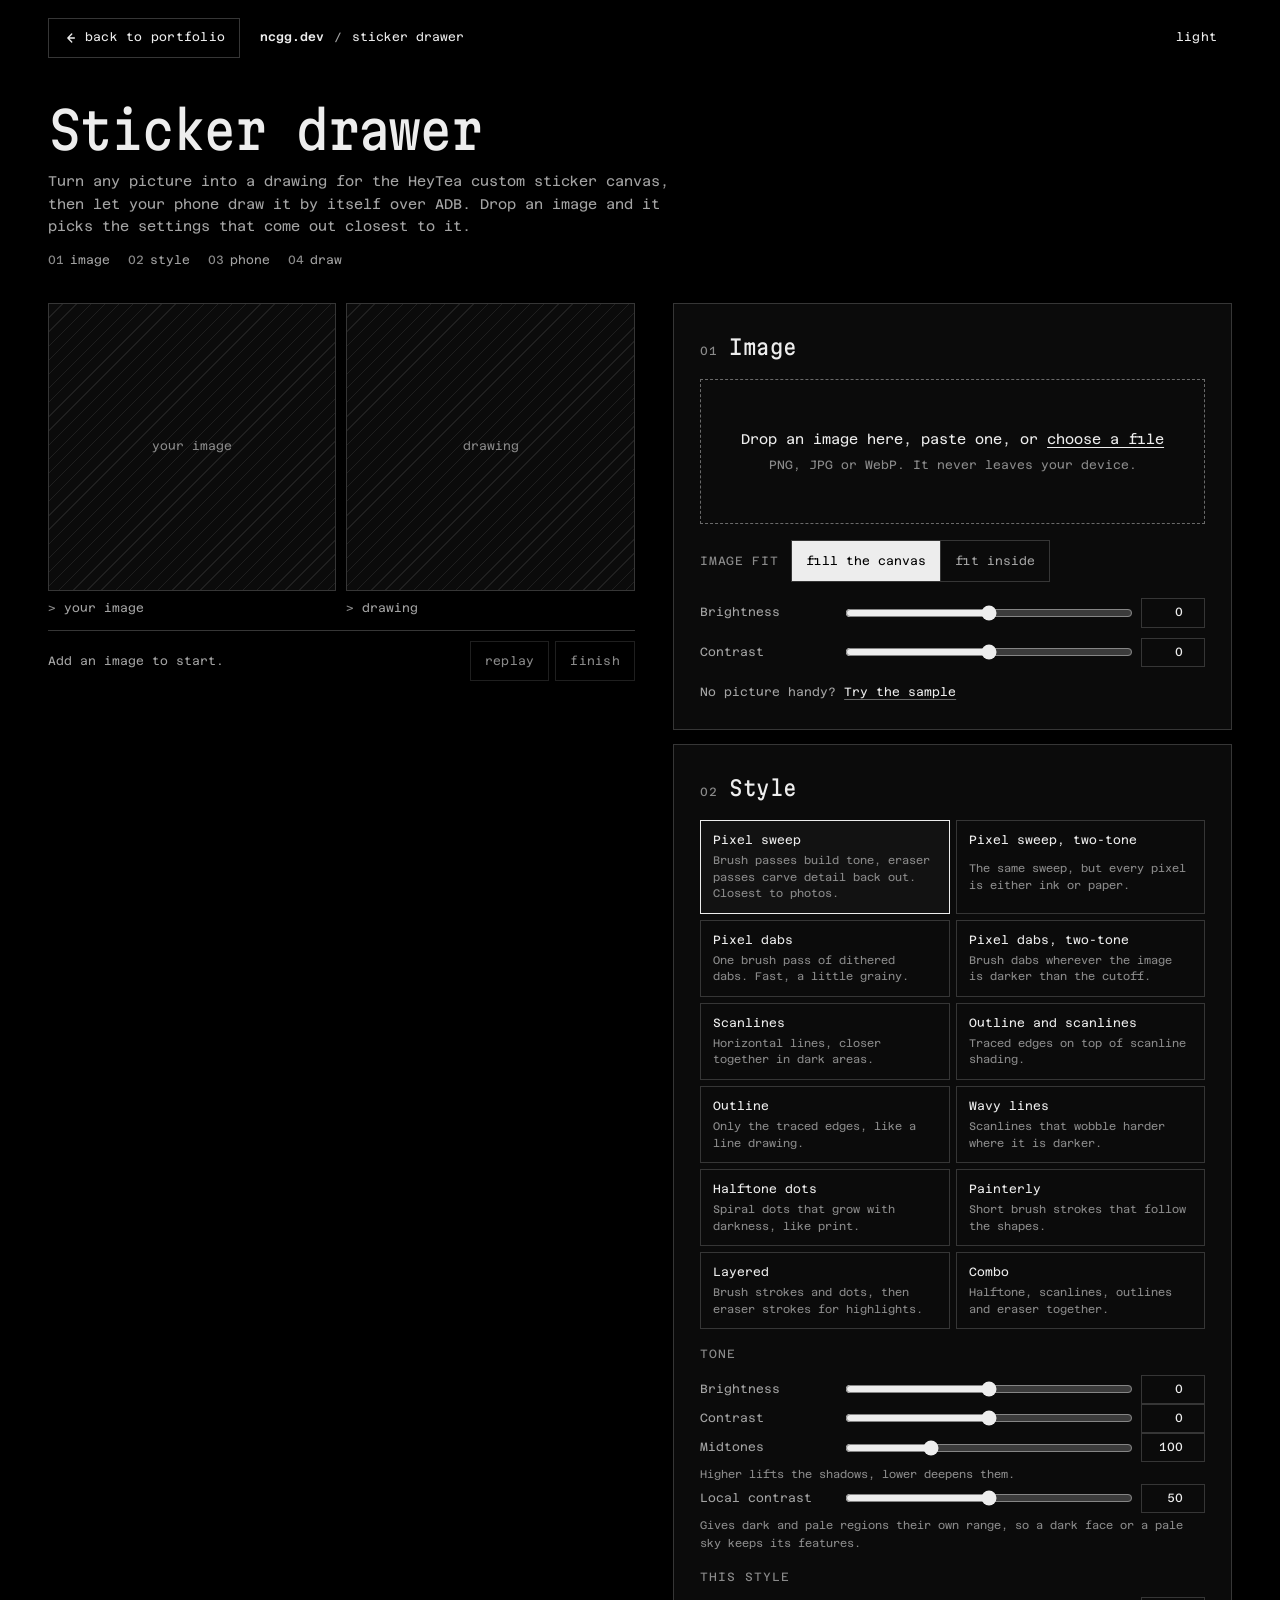
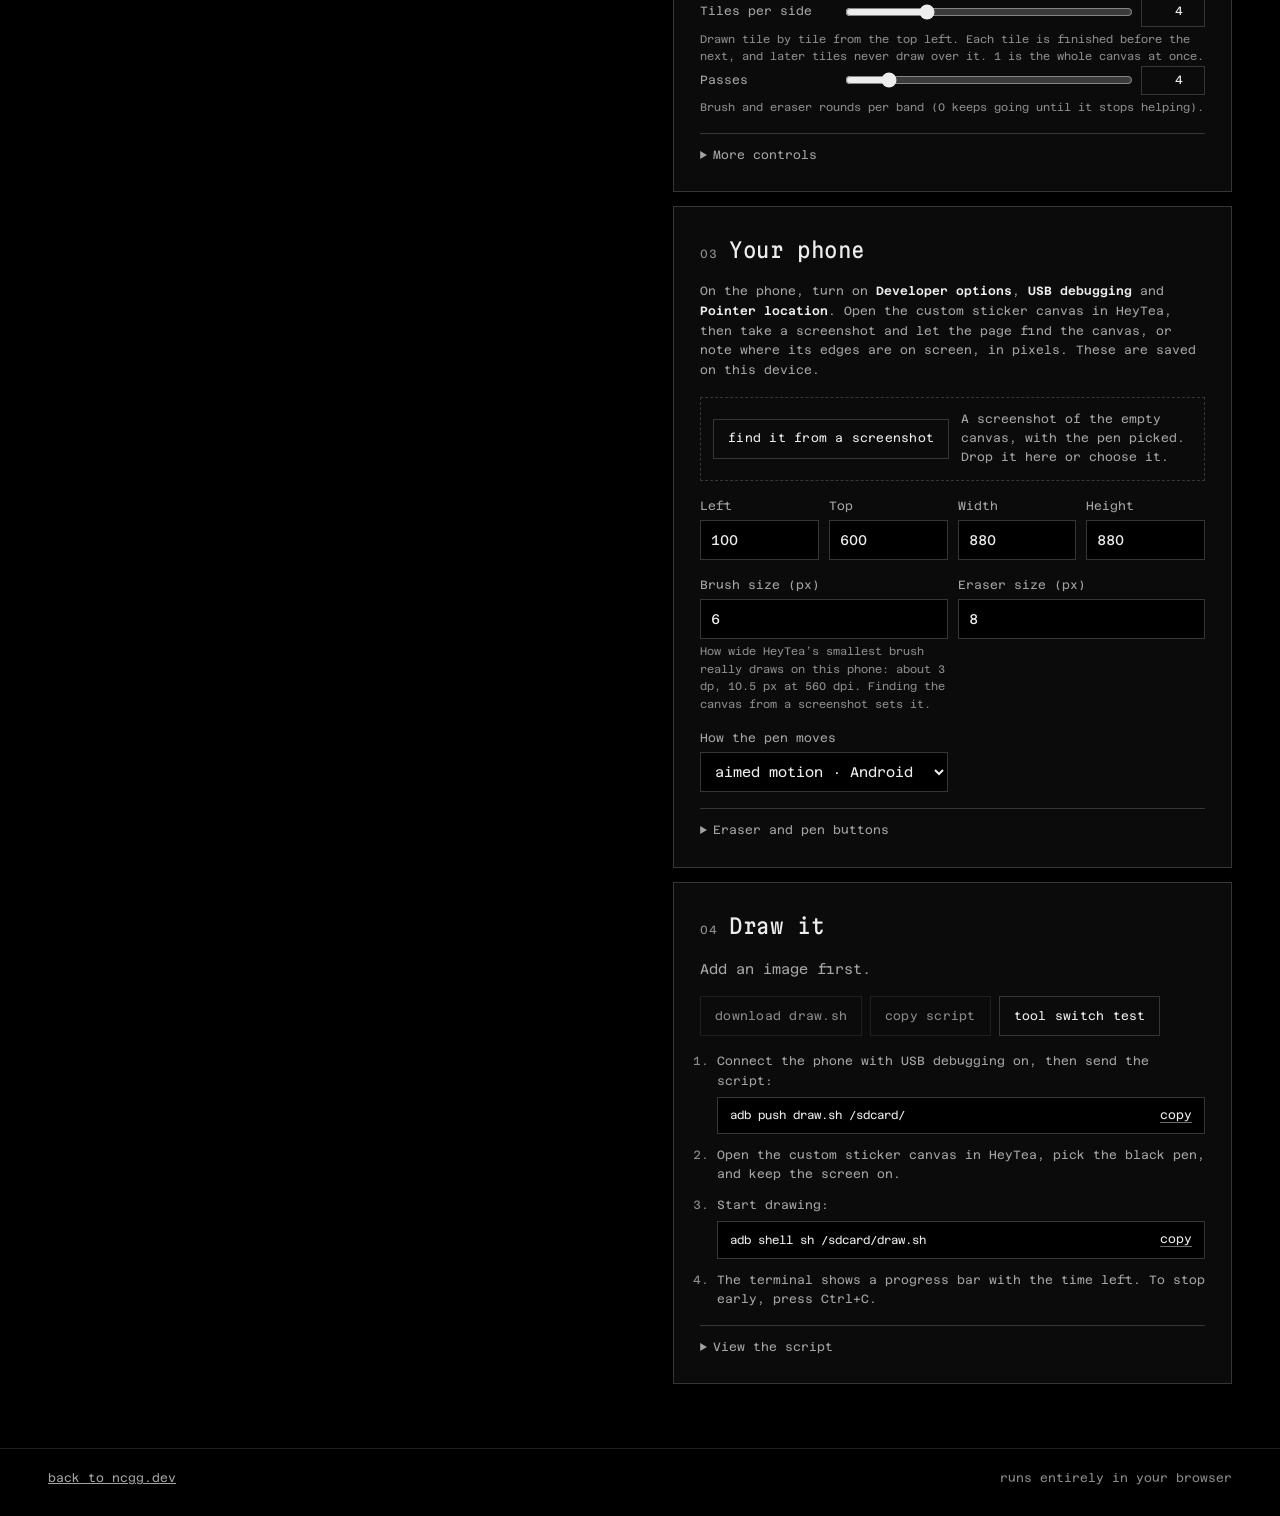
==== commit 042fd83a: "draw.sh shows a progress bar and the time left The script keeps one terminal line up to date: a bar," ====
--- a/sticker/index.html
+++ b/sticker/index.html
@@ -162,7 +162,7 @@
             <li>Open the custom sticker canvas in HeyTea, pick the black pen, and keep the screen on.</li>
             <li>Start drawing:
               <div class="cmd"><code>adb shell sh /sdcard/draw.sh</code><button class="link" type="button" data-copy-cmd>copy</button></div></li>
-            <li>To stop early, press Ctrl+C in the terminal.</li>
+            <li>The terminal shows a progress bar with the time left. To stop early, press Ctrl+C.</li>
           </ol>
           <details class="more">
             <summary>View the script</summary>
@@ -178,7 +178,7 @@
     <span>runs entirely in your browser</span>
   </footer>
 
-  <script src="engine.js?v=42"></script>
+  <script src="engine.js?v=43"></script>
   <script src="app.js?v=23"></script>
 </body>
 </html>
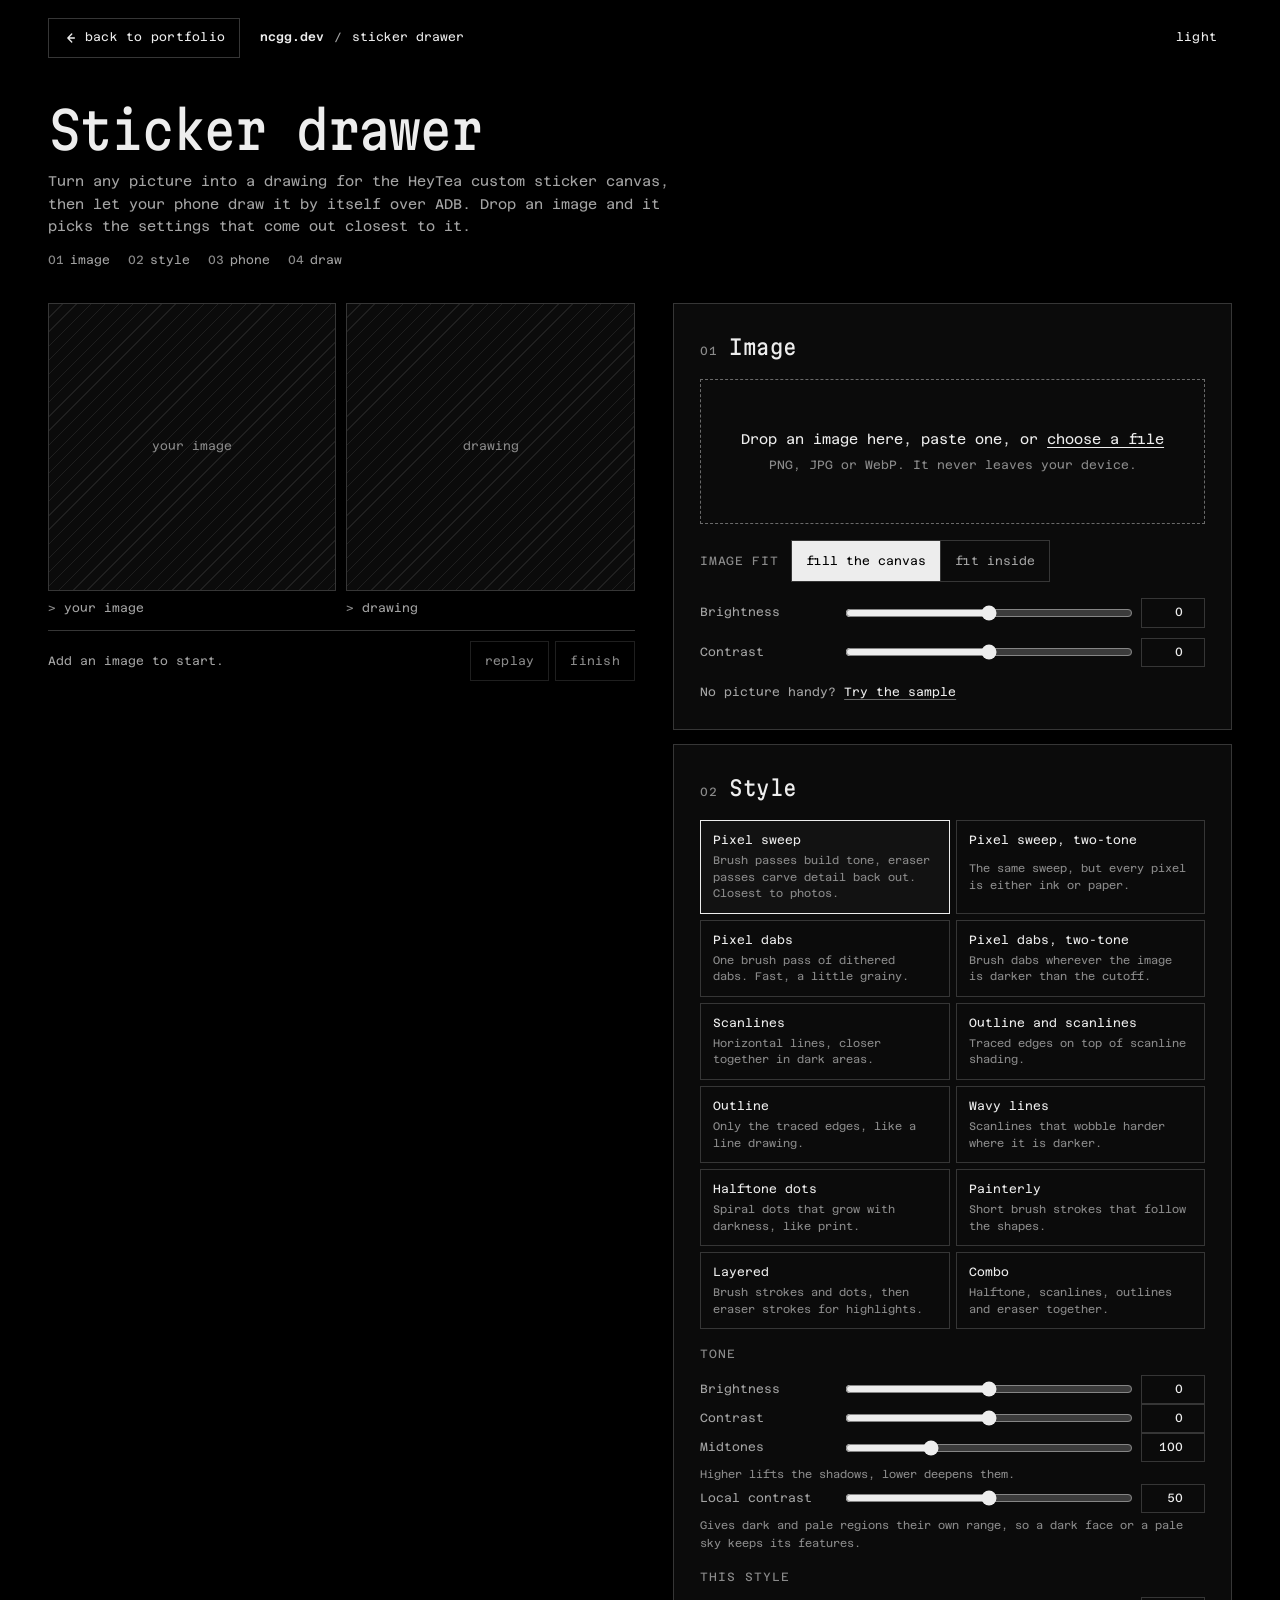
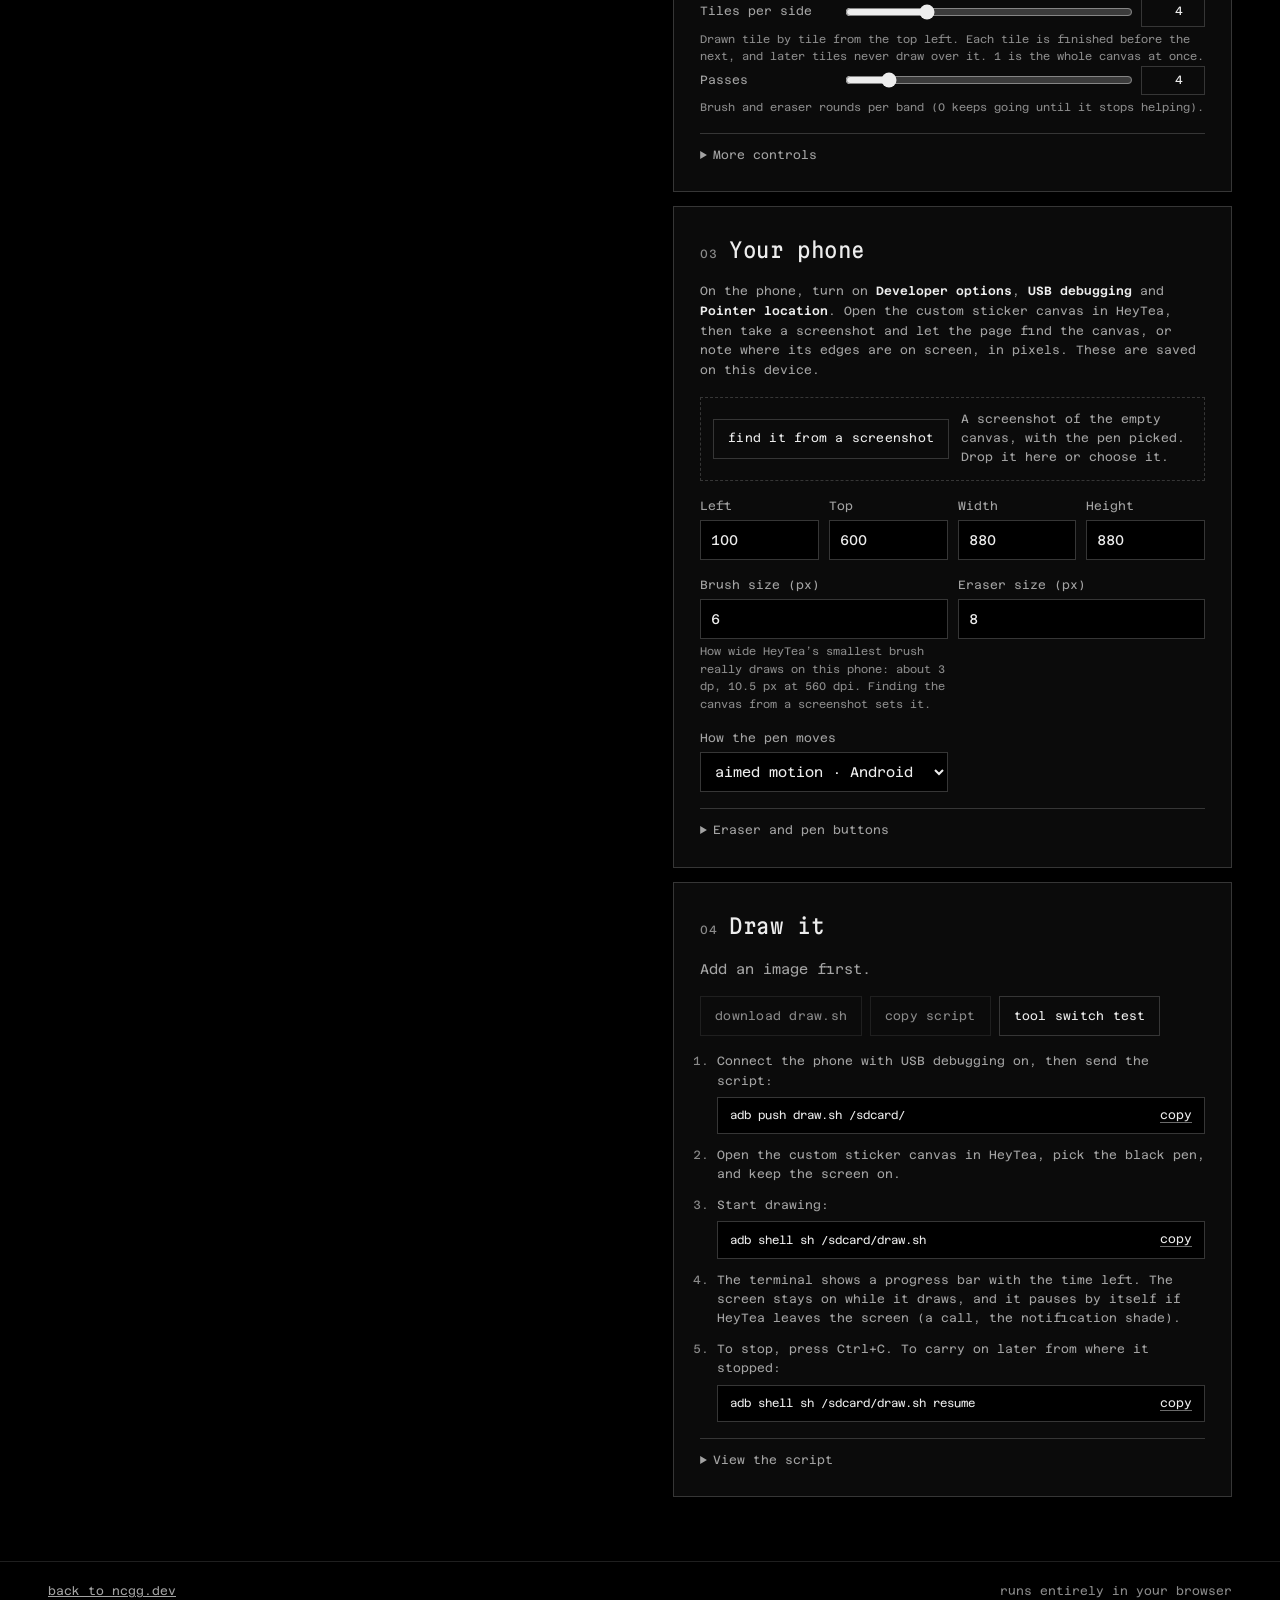
==== commit bad9e482: "draw.sh looks after long drawings: screen on, pause, resume, buzz - The screen stays on while drawin" ====
--- a/sticker/index.html
+++ b/sticker/index.html
@@ -162,7 +162,9 @@
             <li>Open the custom sticker canvas in HeyTea, pick the black pen, and keep the screen on.</li>
             <li>Start drawing:
               <div class="cmd"><code>adb shell sh /sdcard/draw.sh</code><button class="link" type="button" data-copy-cmd>copy</button></div></li>
-            <li>The terminal shows a progress bar with the time left. To stop early, press Ctrl+C.</li>
+            <li>The terminal shows a progress bar with the time left. The screen stays on while it draws, and it pauses by itself if HeyTea leaves the screen (a call, the notification shade).</li>
+            <li>To stop, press Ctrl+C. To carry on later from where it stopped:
+              <div class="cmd"><code>adb shell sh /sdcard/draw.sh resume</code><button class="link" type="button" data-copy-cmd>copy</button></div></li>
           </ol>
           <details class="more">
             <summary>View the script</summary>
@@ -178,7 +180,7 @@
     <span>runs entirely in your browser</span>
   </footer>
 
-  <script src="engine.js?v=43"></script>
+  <script src="engine.js?v=45"></script>
   <script src="app.js?v=23"></script>
 </body>
 </html>
